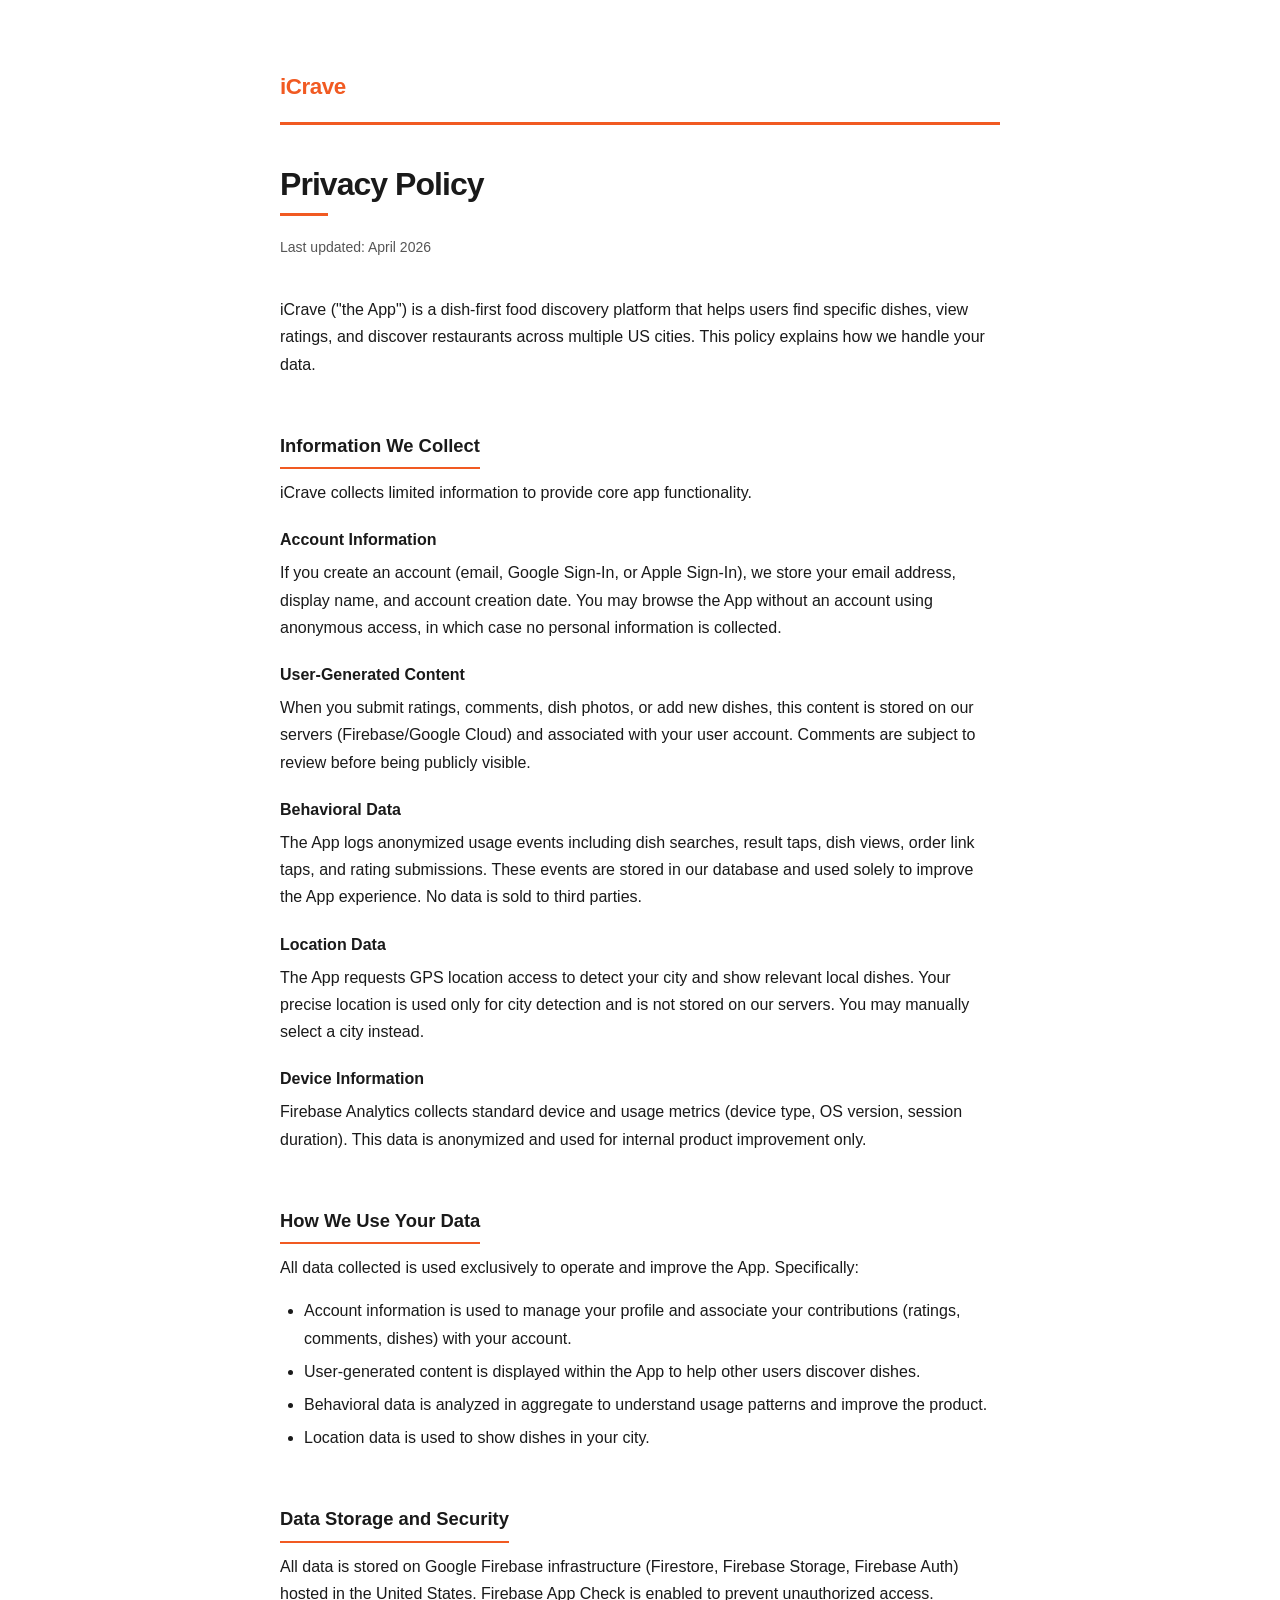
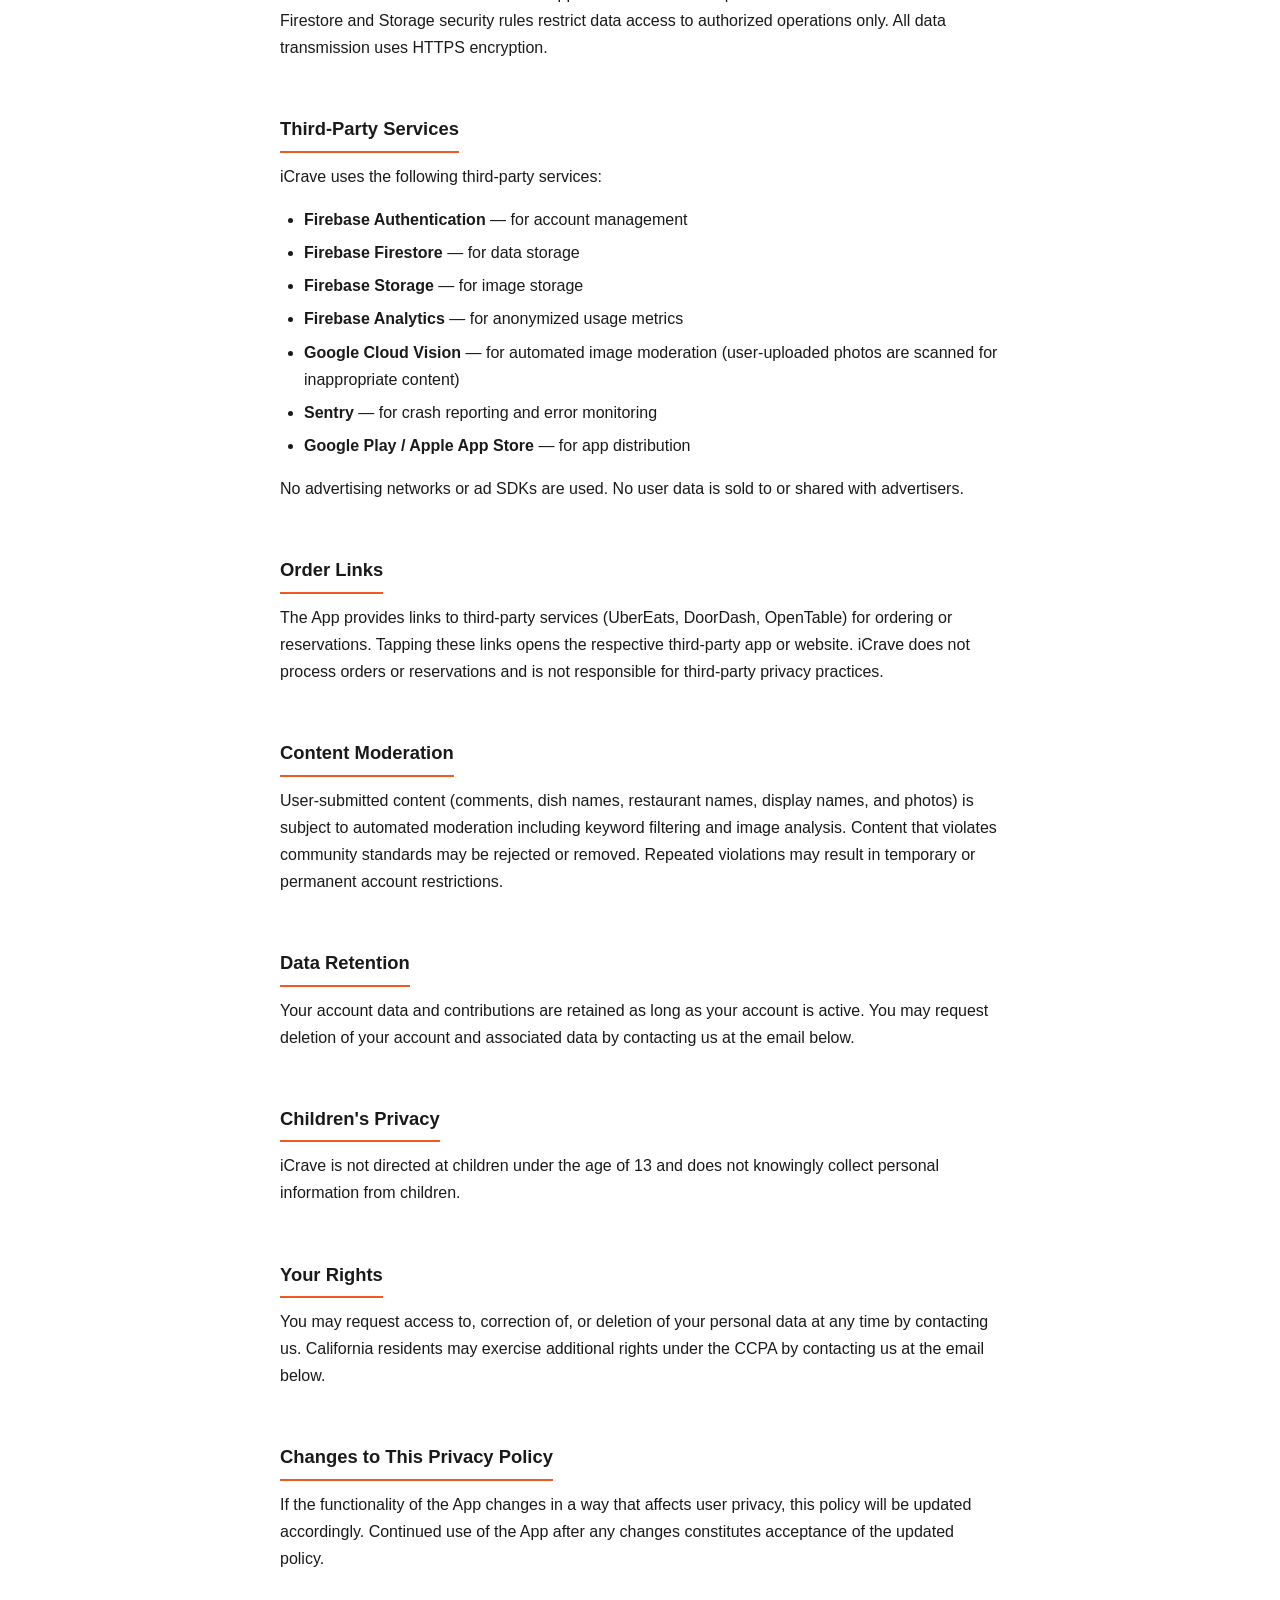
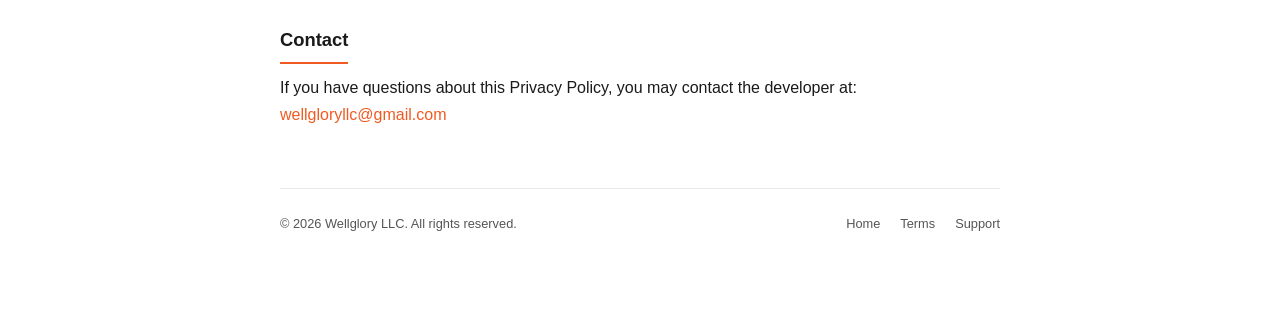
==== privacy.html @ a567a5e0 "initial commit — legal pages" ====
<!DOCTYPE html>
<html lang="en">
<head>
  <meta charset="UTF-8" />
  <meta name="viewport" content="width=device-width, initial-scale=1.0" />
  <title>Privacy Policy — iCrave</title>
  <link rel="stylesheet" href="styles.css" />
  <link rel="icon" type="image/png" href="favicon.png" />
</head>
<body>
  <div class="container">
    <header>
      <a class="wordmark" href="/">iCrave</a>
    </header>

    <main>
      <h1>Privacy Policy</h1>
      <p class="meta">Last updated: April 2026</p>

      <p>iCrave ("the App") is a dish-first food discovery platform that helps users find specific dishes, view ratings, and discover restaurants across multiple US cities. This policy explains how we handle your data.</p>

      <div class="section">
        <h2>Information We Collect</h2>
        <p>iCrave collects limited information to provide core app functionality.</p>

        <h3>Account Information</h3>
        <p>If you create an account (email, Google Sign-In, or Apple Sign-In), we store your email address, display name, and account creation date. You may browse the App without an account using anonymous access, in which case no personal information is collected.</p>

        <h3>User-Generated Content</h3>
        <p>When you submit ratings, comments, dish photos, or add new dishes, this content is stored on our servers (Firebase/Google Cloud) and associated with your user account. Comments are subject to review before being publicly visible.</p>

        <h3>Behavioral Data</h3>
        <p>The App logs anonymized usage events including dish searches, result taps, dish views, order link taps, and rating submissions. These events are stored in our database and used solely to improve the App experience. No data is sold to third parties.</p>

        <h3>Location Data</h3>
        <p>The App requests GPS location access to detect your city and show relevant local dishes. Your precise location is used only for city detection and is not stored on our servers. You may manually select a city instead.</p>

        <h3>Device Information</h3>
        <p>Firebase Analytics collects standard device and usage metrics (device type, OS version, session duration). This data is anonymized and used for internal product improvement only.</p>
      </div>

      <div class="section">
        <h2>How We Use Your Data</h2>
        <p>All data collected is used exclusively to operate and improve the App. Specifically:</p>
        <ul>
          <li>Account information is used to manage your profile and associate your contributions (ratings, comments, dishes) with your account.</li>
          <li>User-generated content is displayed within the App to help other users discover dishes.</li>
          <li>Behavioral data is analyzed in aggregate to understand usage patterns and improve the product.</li>
          <li>Location data is used to show dishes in your city.</li>
        </ul>
      </div>

      <div class="section">
        <h2>Data Storage and Security</h2>
        <p>All data is stored on Google Firebase infrastructure (Firestore, Firebase Storage, Firebase Auth) hosted in the United States. Firebase App Check is enabled to prevent unauthorized access. Firestore and Storage security rules restrict data access to authorized operations only. All data transmission uses HTTPS encryption.</p>
      </div>

      <div class="section">
        <h2>Third-Party Services</h2>
        <p>iCrave uses the following third-party services:</p>
        <ul>
          <li><strong>Firebase Authentication</strong> — for account management</li>
          <li><strong>Firebase Firestore</strong> — for data storage</li>
          <li><strong>Firebase Storage</strong> — for image storage</li>
          <li><strong>Firebase Analytics</strong> — for anonymized usage metrics</li>
          <li><strong>Google Cloud Vision</strong> — for automated image moderation (user-uploaded photos are scanned for inappropriate content)</li>
          <li><strong>Sentry</strong> — for crash reporting and error monitoring</li>
          <li><strong>Google Play / Apple App Store</strong> — for app distribution</li>
        </ul>
        <p>No advertising networks or ad SDKs are used. No user data is sold to or shared with advertisers.</p>
      </div>

      <div class="section">
        <h2>Order Links</h2>
        <p>The App provides links to third-party services (UberEats, DoorDash, OpenTable) for ordering or reservations. Tapping these links opens the respective third-party app or website. iCrave does not process orders or reservations and is not responsible for third-party privacy practices.</p>
      </div>

      <div class="section">
        <h2>Content Moderation</h2>
        <p>User-submitted content (comments, dish names, restaurant names, display names, and photos) is subject to automated moderation including keyword filtering and image analysis. Content that violates community standards may be rejected or removed. Repeated violations may result in temporary or permanent account restrictions.</p>
      </div>

      <div class="section">
        <h2>Data Retention</h2>
        <p>Your account data and contributions are retained as long as your account is active. You may request deletion of your account and associated data by contacting us at the email below.</p>
      </div>

      <div class="section">
        <h2>Children's Privacy</h2>
        <p>iCrave is not directed at children under the age of 13 and does not knowingly collect personal information from children.</p>
      </div>

      <div class="section">
        <h2>Your Rights</h2>
        <p>You may request access to, correction of, or deletion of your personal data at any time by contacting us. California residents may exercise additional rights under the CCPA by contacting us at the email below.</p>
      </div>

      <div class="section">
        <h2>Changes to This Privacy Policy</h2>
        <p>If the functionality of the App changes in a way that affects user privacy, this policy will be updated accordingly. Continued use of the App after any changes constitutes acceptance of the updated policy.</p>
      </div>

      <div class="section">
        <h2>Contact</h2>
        <p>If you have questions about this Privacy Policy, you may contact the developer at: <a href="mailto:wellgloryllc@gmail.com">wellgloryllc@gmail.com</a></p>
      </div>
    </main>

    <footer>
      <span>&copy; 2026 Wellglory LLC. All rights reserved.</span>
      <div class="footer-links">
        <a href="/">Home</a>
        <a href="/terms">Terms</a>
        <a href="/support">Support</a>
      </div>
    </footer>
  </div>
</body>
</html>
---- styles.css ----
/* iCrave Legal Pages — styles.css */

:root {
  --brand: #F15A22;
  --brand-dark: #d44d1a;
  --text: #1A1A1A;
  --text-muted: #555555;
  --border: #e8e8e8;
  --bg: #ffffff;
  --max-width: 720px;
}

*, *::before, *::after {
  box-sizing: border-box;
  margin: 0;
  padding: 0;
}

html {
  font-size: 16px;
  -webkit-text-size-adjust: 100%;
}

body {
  font-family: -apple-system, BlinkMacSystemFont, "Segoe UI", Roboto, Helvetica, Arial, sans-serif;
  color: var(--text);
  background: var(--bg);
  line-height: 1.7;
  padding: 0 20px;
}

/* ── Layout ── */

.container {
  max-width: var(--max-width);
  margin: 0 auto;
  padding: 48px 0 80px;
}

/* ── Header / Nav ── */

header {
  border-bottom: 3px solid var(--brand);
  padding: 20px 0 16px;
  margin-bottom: 40px;
}

.wordmark {
  font-size: 1.4rem;
  font-weight: 700;
  color: var(--brand);
  text-decoration: none;
  letter-spacing: -0.02em;
}

.wordmark:hover {
  color: var(--brand-dark);
}

/* ── Typography ── */

h1 {
  font-size: 2rem;
  font-weight: 700;
  line-height: 1.2;
  letter-spacing: -0.03em;
  margin-bottom: 6px;
  color: var(--text);
}

h1::after {
  content: '';
  display: block;
  width: 48px;
  height: 3px;
  background: var(--brand);
  margin-top: 10px;
  margin-bottom: 20px;
}

h2 {
  font-size: 1.15rem;
  font-weight: 700;
  color: var(--text);
  margin-top: 36px;
  margin-bottom: 10px;
  padding-bottom: 6px;
  border-bottom: 2px solid var(--brand);
  display: inline-block;
}

h3 {
  font-size: 1rem;
  font-weight: 600;
  color: var(--text);
  margin-top: 20px;
  margin-bottom: 6px;
}

p {
  margin-bottom: 16px;
  color: var(--text);
}

ul, ol {
  margin: 0 0 16px 24px;
}

li {
  margin-bottom: 6px;
}

/* ── Meta / Last Updated ── */

.meta {
  font-size: 0.875rem;
  color: var(--text-muted);
  margin-bottom: 36px;
}

/* ── Links ── */

a {
  color: var(--brand);
  text-decoration: none;
}

a:hover {
  color: var(--brand-dark);
  text-decoration: underline;
}

/* ── Index Page ── */

.index-intro {
  font-size: 1.1rem;
  color: var(--text-muted);
  margin-bottom: 36px;
  max-width: 560px;
}

.nav-cards {
  display: grid;
  grid-template-columns: repeat(auto-fit, minmax(200px, 1fr));
  gap: 16px;
  margin-top: 32px;
}

.nav-card {
  display: block;
  border: 1.5px solid var(--border);
  border-radius: 8px;
  padding: 24px 20px;
  text-decoration: none;
  color: var(--text);
  transition: border-color 0.15s, box-shadow 0.15s;
}

.nav-card:hover {
  border-color: var(--brand);
  box-shadow: 0 2px 12px rgba(241, 90, 34, 0.12);
  text-decoration: none;
  color: var(--text);
}

.nav-card-title {
  font-size: 1rem;
  font-weight: 700;
  color: var(--brand);
  margin-bottom: 6px;
}

.nav-card-desc {
  font-size: 0.875rem;
  color: var(--text-muted);
  line-height: 1.5;
}

/* ── Support Page ── */

.support-email {
  font-size: 1.1rem;
  font-weight: 600;
  color: var(--brand);
}

/* ── Footer ── */

footer {
  border-top: 1px solid var(--border);
  margin-top: 60px;
  padding-top: 24px;
  font-size: 0.8rem;
  color: var(--text-muted);
  display: flex;
  flex-wrap: wrap;
  gap: 16px;
  align-items: center;
  justify-content: space-between;
}

footer a {
  color: var(--text-muted);
  text-decoration: none;
}

footer a:hover {
  color: var(--brand);
}

.footer-links {
  display: flex;
  gap: 20px;
  flex-wrap: wrap;
}

/* ── Section dividers ── */

.section {
  margin-bottom: 8px;
}

/* ── Responsive ── */

@media (max-width: 600px) {
  body {
    padding: 0 16px;
  }

  .container {
    padding: 32px 0 60px;
  }

  h1 {
    font-size: 1.6rem;
  }

  h2 {
    font-size: 1.05rem;
  }

  .nav-cards {
    grid-template-columns: 1fr;
  }

  footer {
    flex-direction: column;
    align-items: flex-start;
    gap: 10px;
  }
}
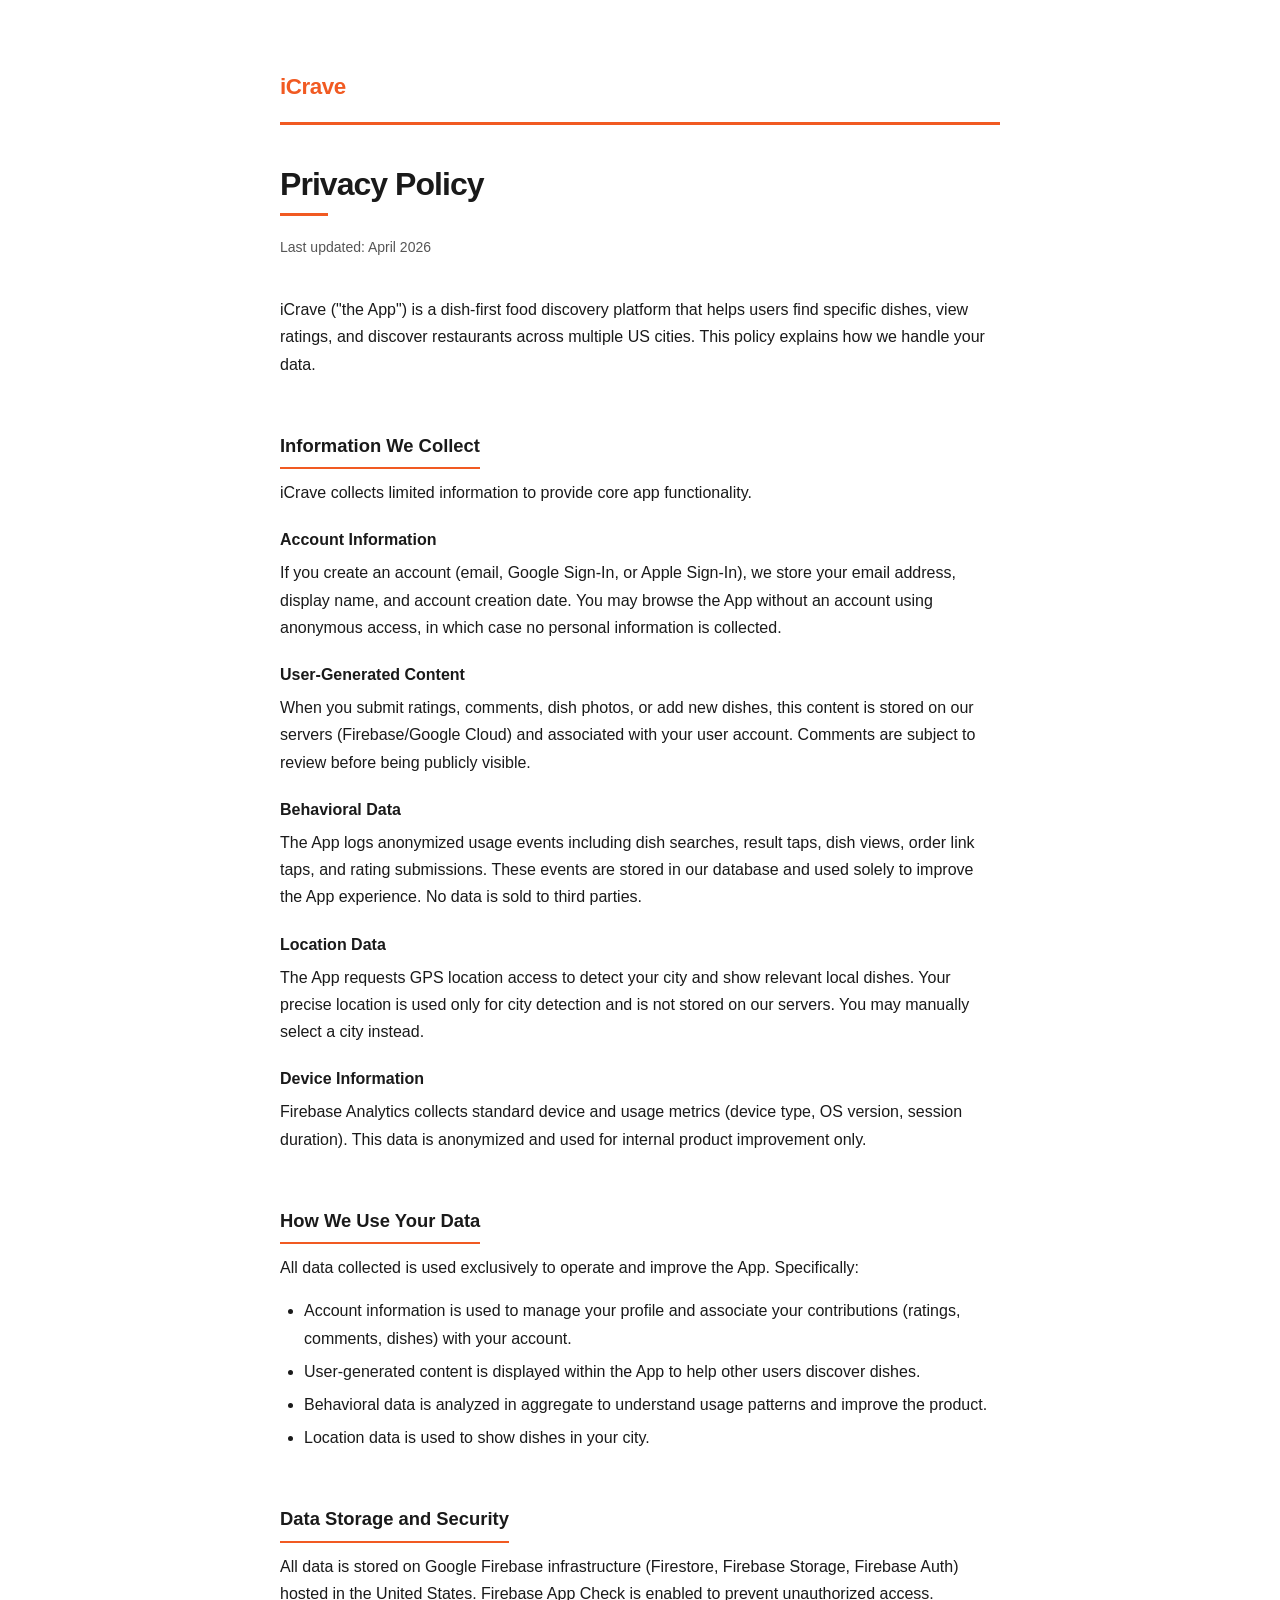
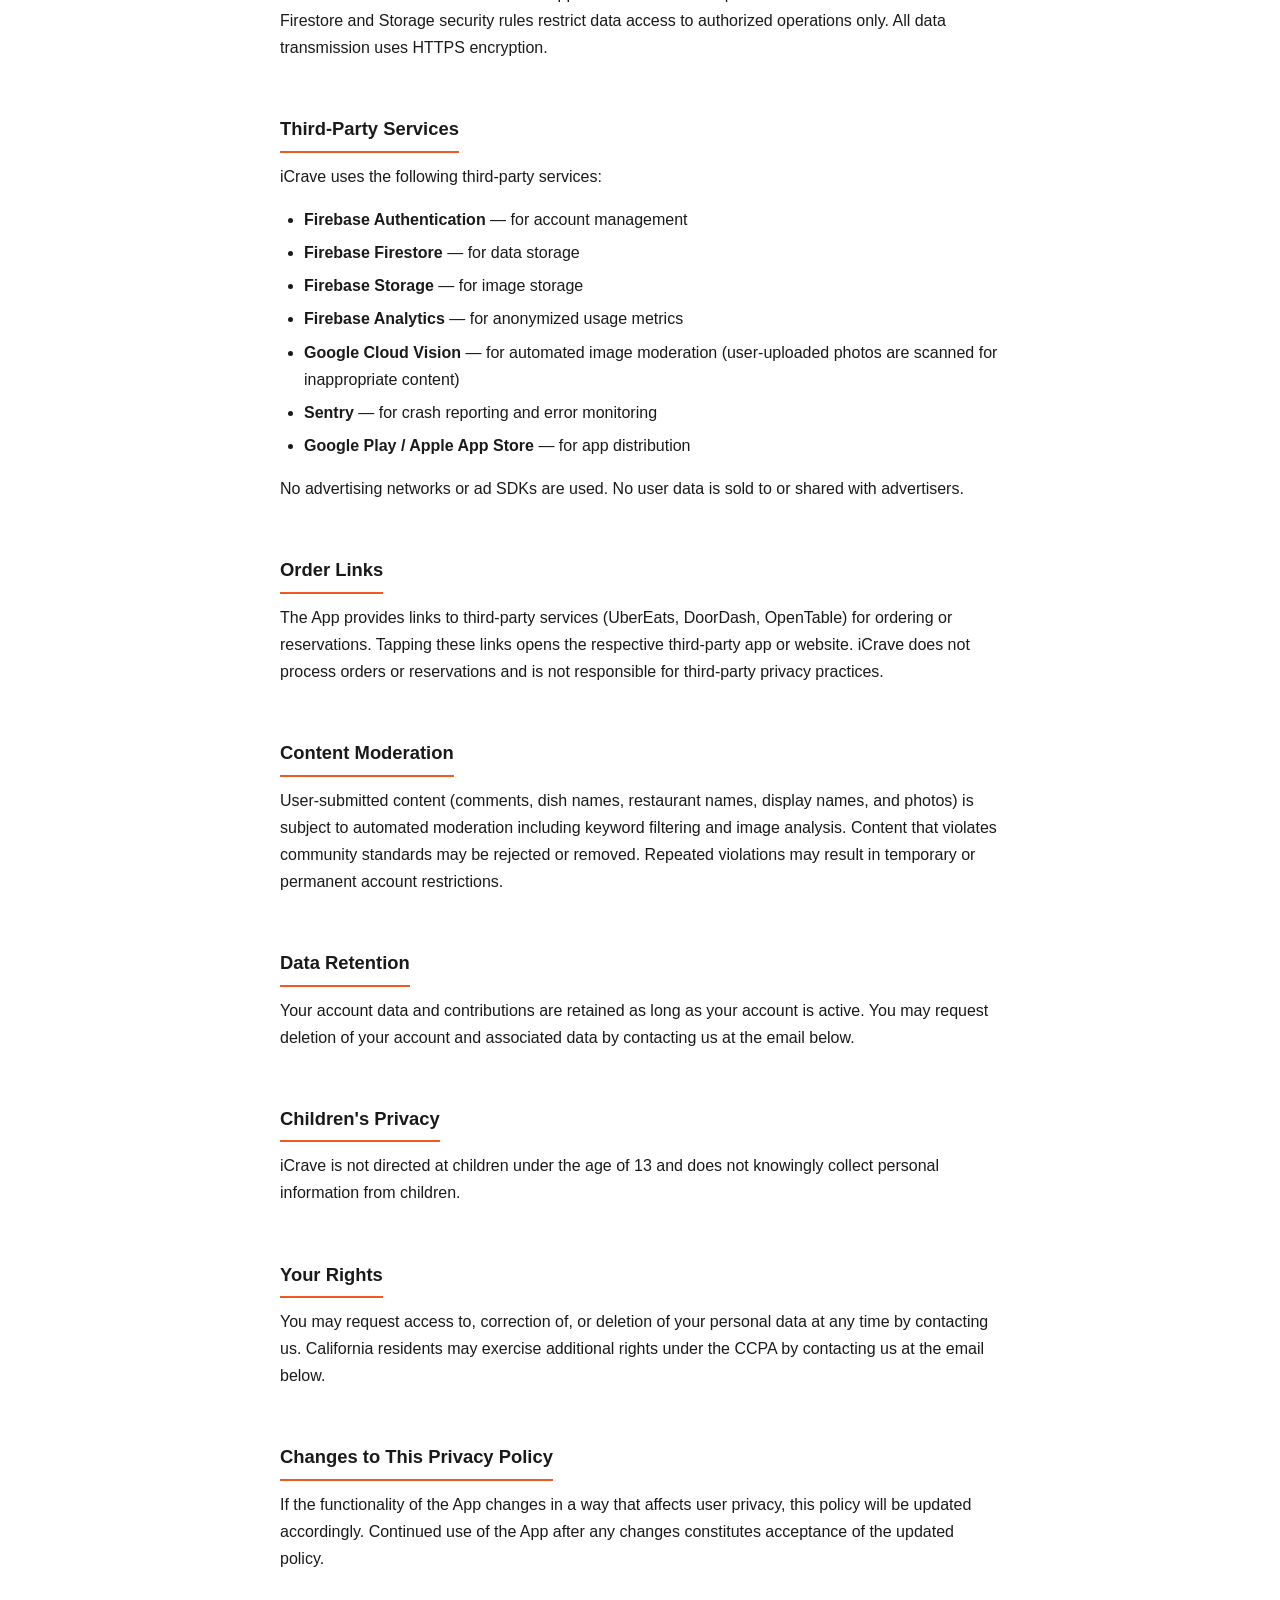
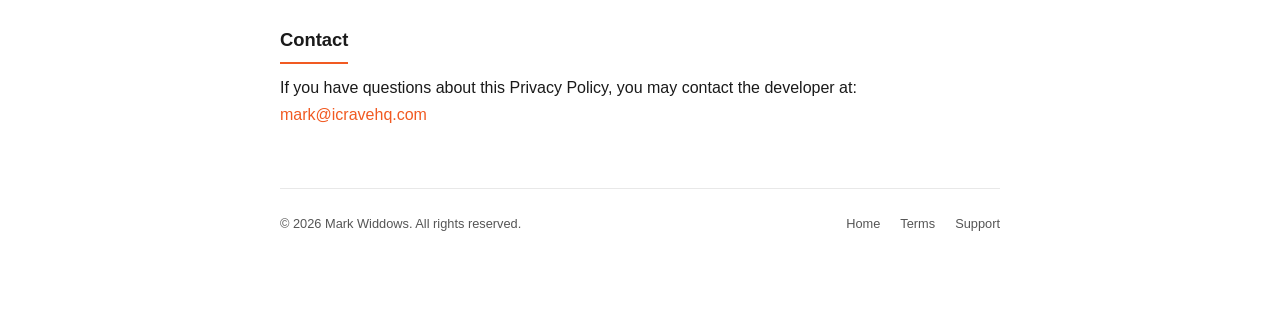
==== commit 9c42d211: "update entity name to Mark Widdows, contact email to mark@icravehq.com" ====
--- a/privacy.html
+++ b/privacy.html
@@ -102,12 +102,12 @@
 
       <div class="section">
         <h2>Contact</h2>
-        <p>If you have questions about this Privacy Policy, you may contact the developer at: <a href="mailto:wellgloryllc@gmail.com">wellgloryllc@gmail.com</a></p>
+        <p>If you have questions about this Privacy Policy, you may contact the developer at: <a href="mailto:mark@icravehq.com">mark@icravehq.com</a></p>
       </div>
     </main>
 
     <footer>
-      <span>&copy; 2026 Wellglory LLC. All rights reserved.</span>
+      <span>&copy; 2026 Mark Widdows. All rights reserved.</span>
       <div class="footer-links">
         <a href="/">Home</a>
         <a href="/terms">Terms</a>
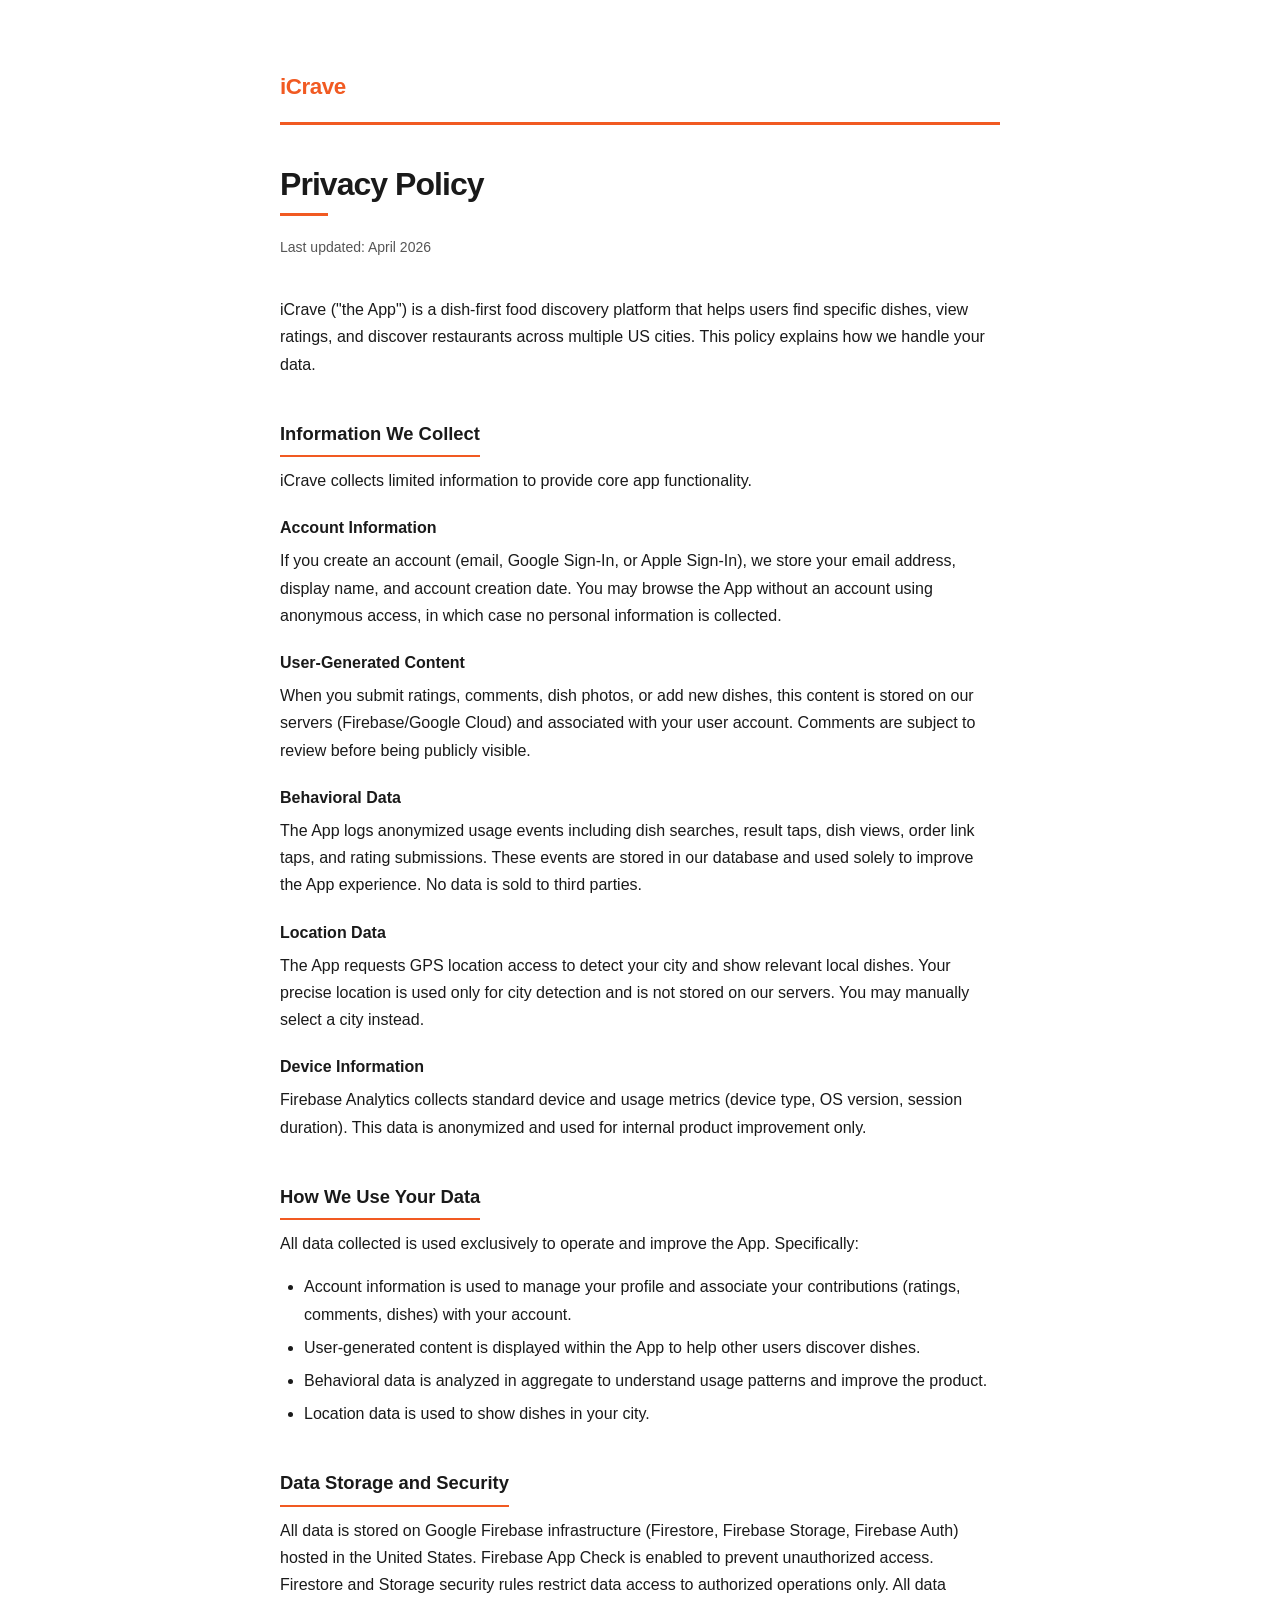
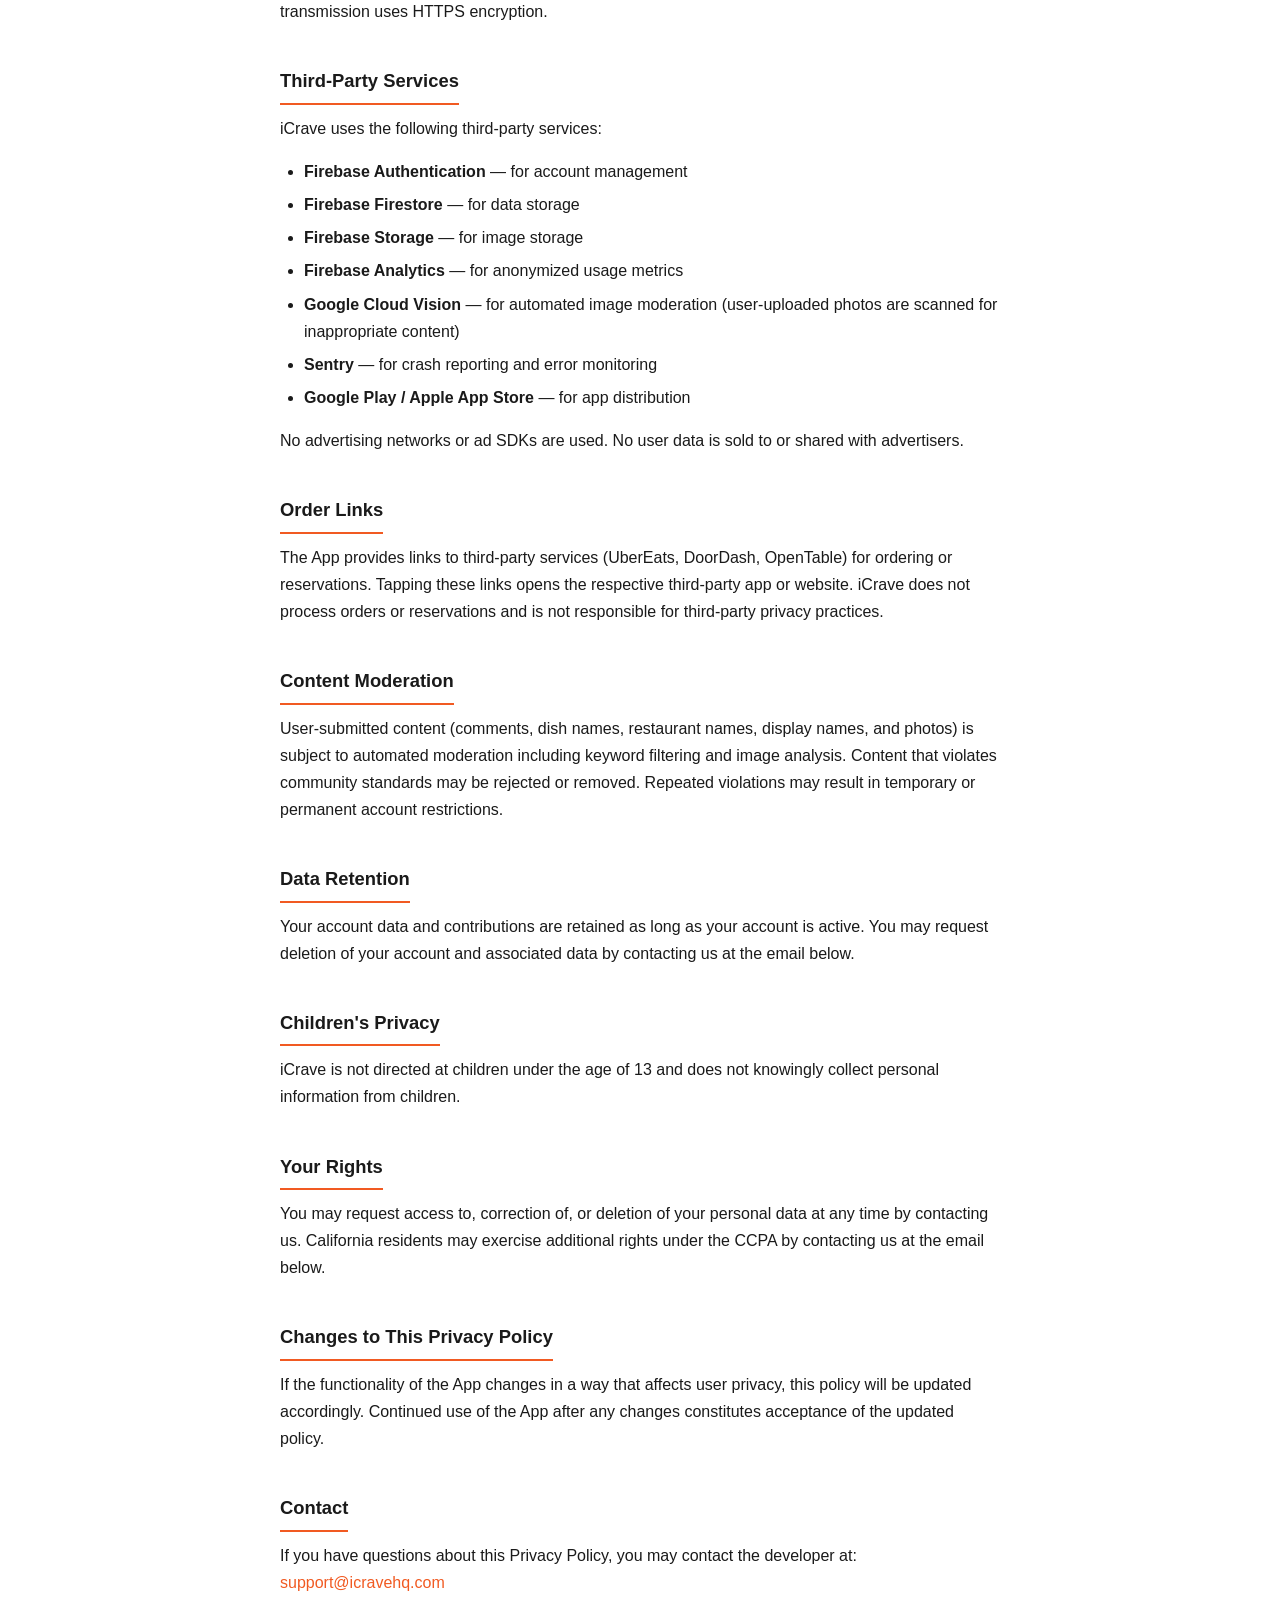
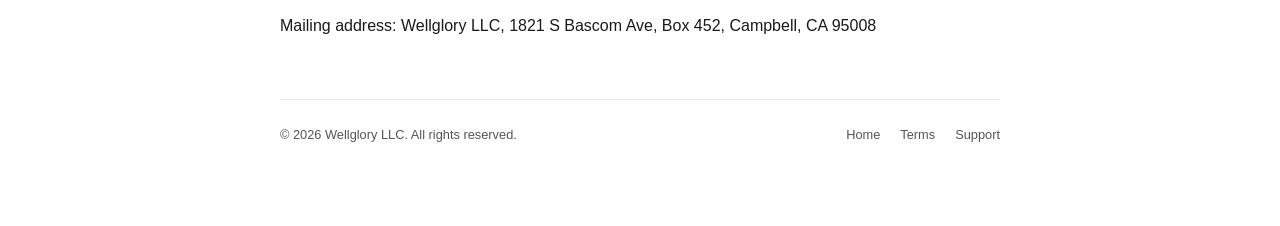
==== commit 390be7ed: "update entity to Wellglory LLC, add mailing address, update contact email" ====
--- a/privacy.html
+++ b/privacy.html
@@ -102,12 +102,13 @@
 
       <div class="section">
         <h2>Contact</h2>
-        <p>If you have questions about this Privacy Policy, you may contact the developer at: <a href="mailto:mark@icravehq.com">mark@icravehq.com</a></p>
+        <p>If you have questions about this Privacy Policy, you may contact the developer at: <a href="mailto:support@icravehq.com">support@icravehq.com</a></p>
+        <p>Mailing address: Wellglory LLC, 1821 S Bascom Ave, Box 452, Campbell, CA 95008</p>
       </div>
     </main>
 
     <footer>
-      <span>&copy; 2026 Mark Widdows. All rights reserved.</span>
+      <span>&copy; 2026 Wellglory LLC. All rights reserved.</span>
       <div class="footer-links">
         <a href="/">Home</a>
         <a href="/terms">Terms</a>
--- a/styles.css
+++ b/styles.css
@@ -82,7 +82,7 @@
   font-size: 1.15rem;
   font-weight: 700;
   color: var(--text);
-  margin-top: 36px;
+  margin-top: 24px;
   margin-bottom: 10px;
   padding-bottom: 6px;
   border-bottom: 2px solid var(--brand);
@@ -217,7 +217,7 @@
 /* ── Section dividers ── */
 
 .section {
-  margin-bottom: 8px;
+  margin-bottom: 0;
 }
 
 /* ── Responsive ── */
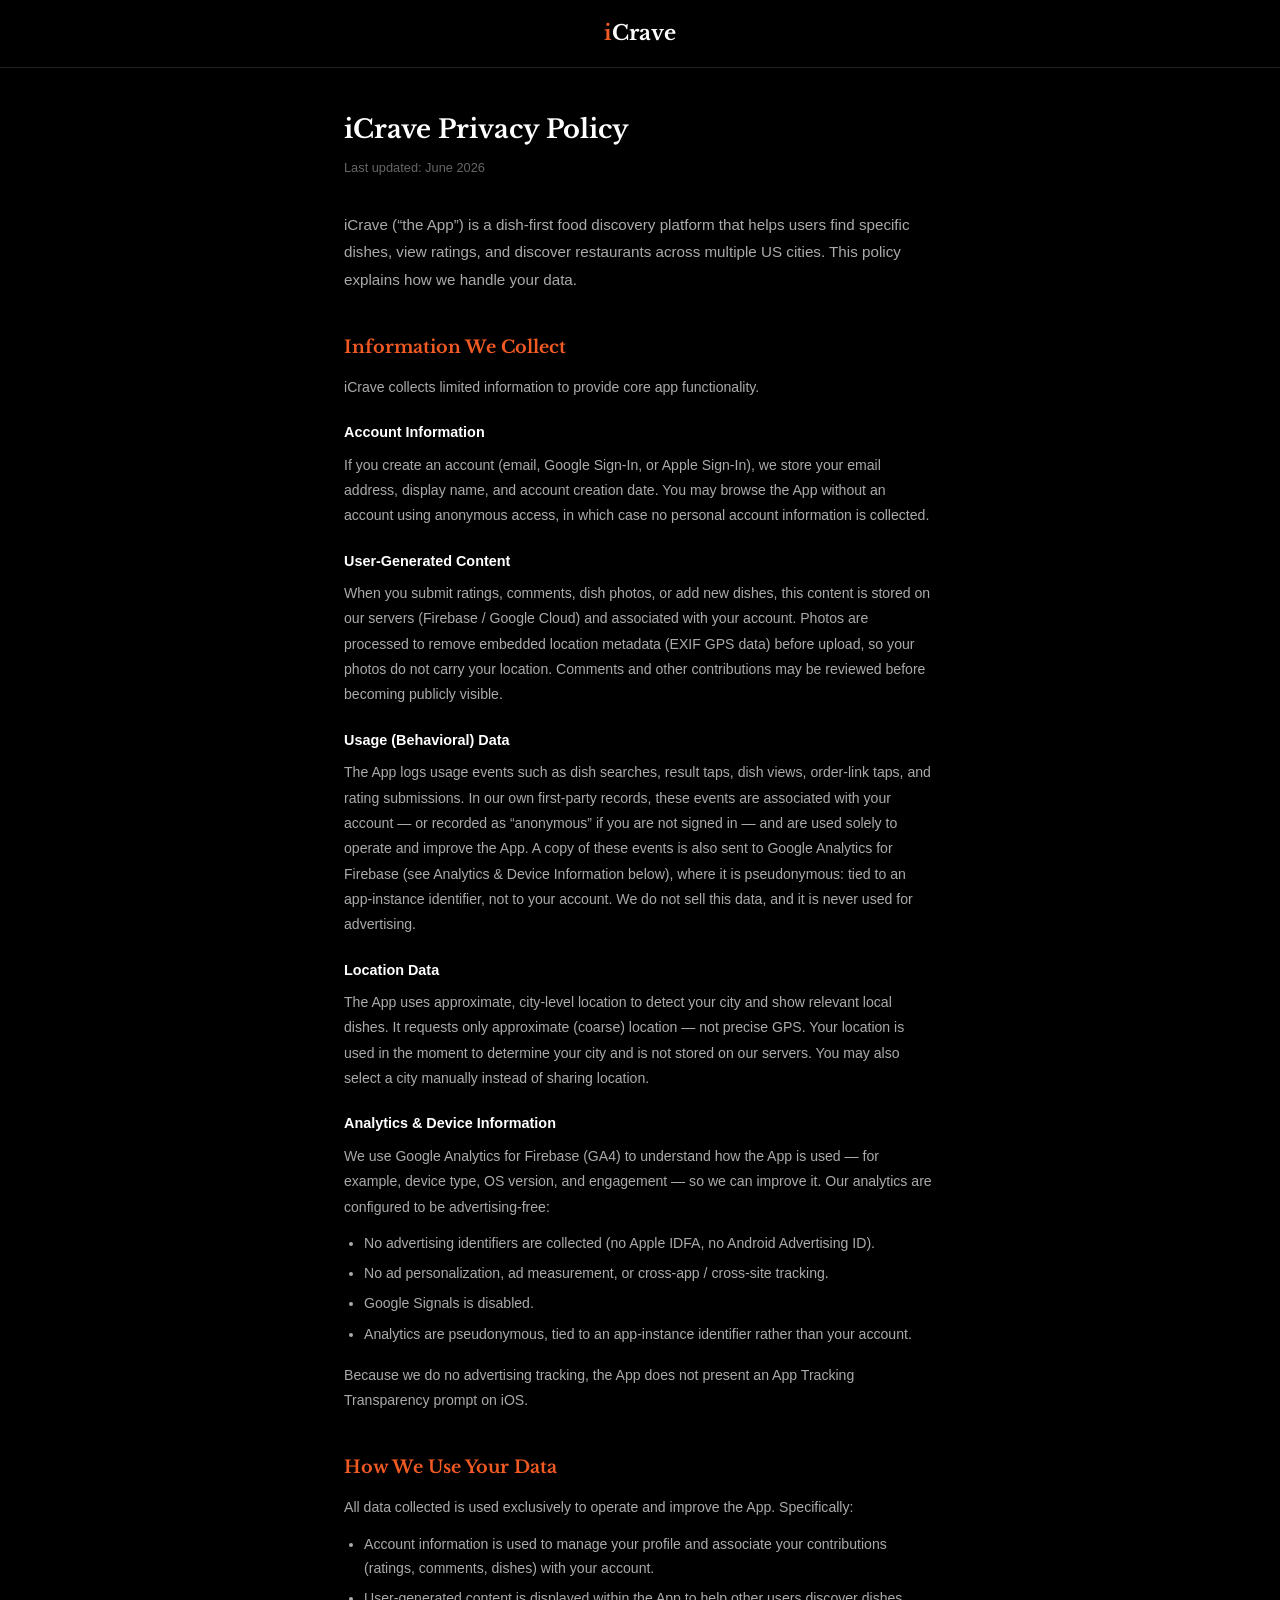
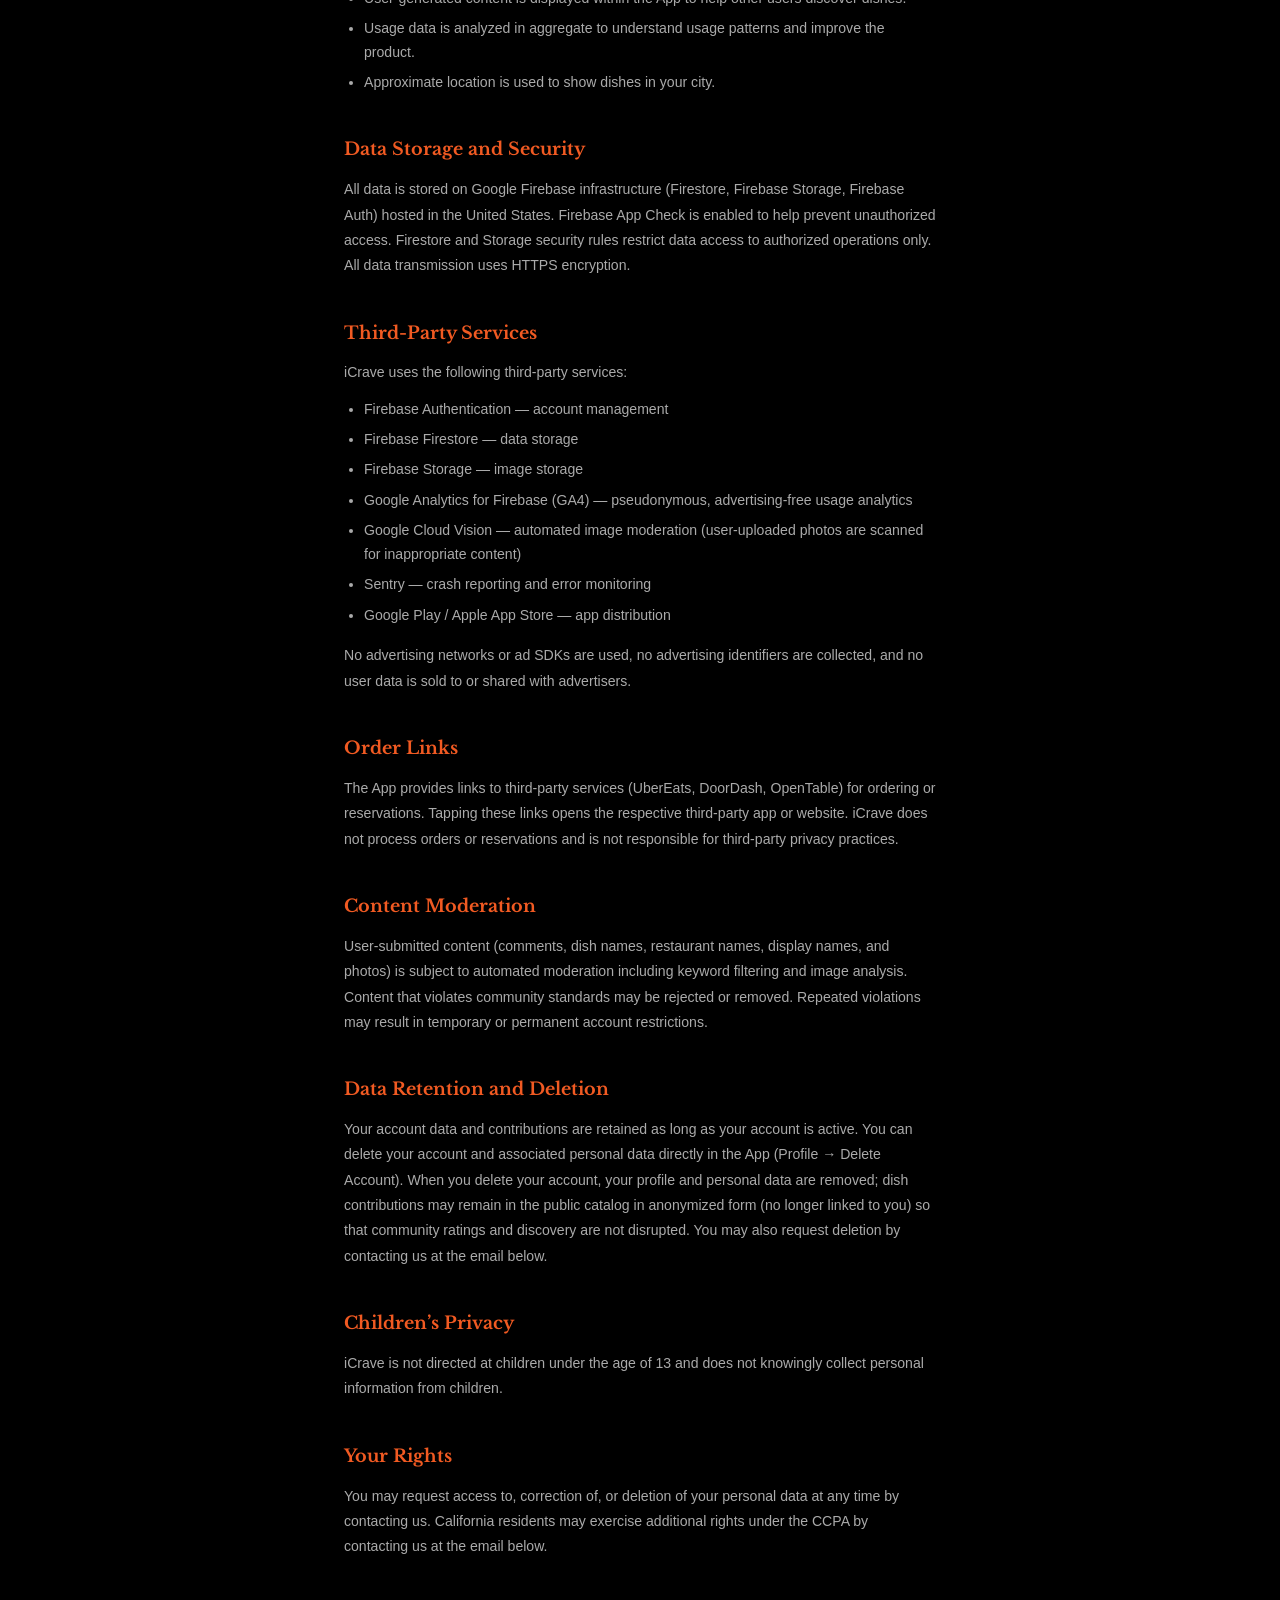
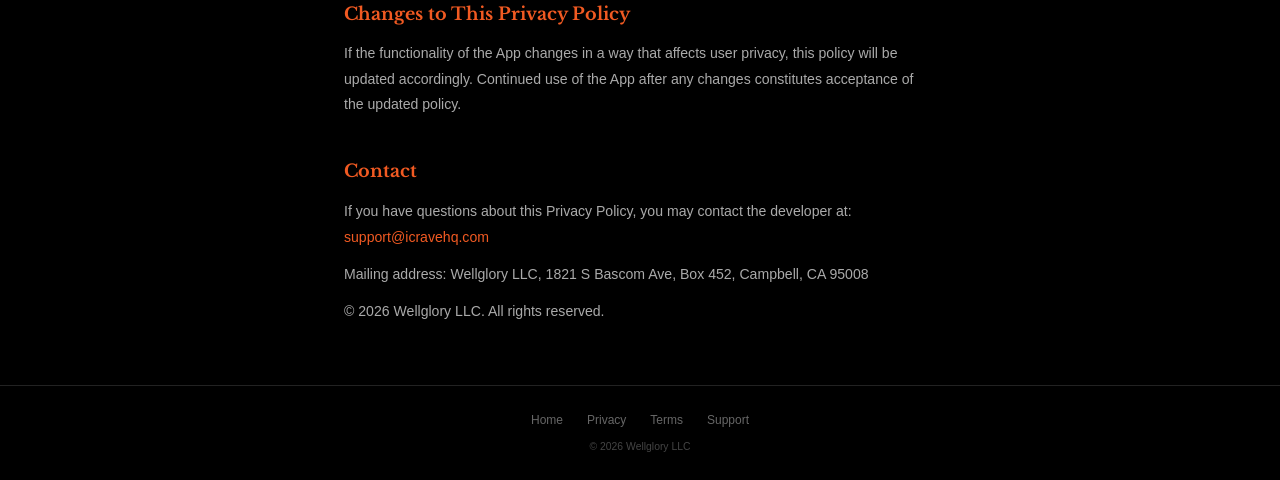
==== commit 8534c37c: "Redesign homepage with download links + update privacy policy" ====
--- a/privacy.html
+++ b/privacy.html
@@ -1,120 +1,153 @@
 <!DOCTYPE html>
 <html lang="en">
 <head>
-  <meta charset="UTF-8" />
-  <meta name="viewport" content="width=device-width, initial-scale=1.0" />
-  <title>Privacy Policy — iCrave</title>
-  <link rel="stylesheet" href="styles.css" />
-  <link rel="icon" type="image/png" href="favicon.png" />
+<meta charset="UTF-8">
+<meta name="viewport" content="width=device-width, initial-scale=1.0">
+<title>Privacy Policy — iCrave</title>
+<meta name="description" content="iCrave Privacy Policy. How we collect, use, and protect your data.">
+<link rel="icon" type="image/png" href="app-icon-1024.png">
+<link rel="preconnect" href="https://fonts.googleapis.com">
+<link rel="preconnect" href="https://fonts.gstatic.com" crossorigin>
+<link href="https://fonts.googleapis.com/css2?family=Libre+Baskerville:ital,wght@0,400;0,700;1,400&display=swap" rel="stylesheet">
+<style>
+*,*::before,*::after{box-sizing:border-box;margin:0;padding:0}
+:root{
+  --bg:#000;
+  --surface:#111;
+  --border:#222;
+  --or:#F15A22;
+  --text:#FFF;
+  --muted:#AAA;
+  --dim:#666;
+}
+html{scroll-behavior:smooth}
+body{background:var(--bg);color:var(--text);font-family:-apple-system,BlinkMacSystemFont,'Segoe UI',Roboto,Helvetica,Arial,sans-serif;min-height:100vh;line-height:1.7}
+
+header{width:100%;border-bottom:1px solid var(--border);padding:1rem 1.5rem;display:flex;align-items:center;justify-content:center}
+.header-brand{font-family:'Libre Baskerville',Georgia,serif;font-weight:700;font-size:1.3rem;text-decoration:none}
+.header-brand .hi{color:var(--or)}
+.header-brand .hc{color:var(--text)}
+
+.content{max-width:640px;margin:0 auto;padding:2.5rem 1.5rem 3rem}
+
+.page-title{font-family:'Libre Baskerville',Georgia,serif;font-weight:700;font-size:1.6rem;color:var(--text);margin-bottom:0.25rem}
+.page-updated{font-size:0.8rem;color:var(--dim);margin-bottom:2rem}
+
+.intro{font-size:0.95rem;color:var(--muted);margin-bottom:2rem;line-height:1.8}
+
+h2{font-family:'Libre Baskerville',Georgia,serif;font-weight:700;font-size:1.1rem;color:var(--or);margin:2rem 0 0.75rem;padding-top:0.5rem}
+
+h3{font-size:0.9rem;font-weight:600;color:var(--text);margin:1.25rem 0 0.5rem}
+
+p{font-size:0.88rem;color:var(--muted);margin-bottom:0.75rem;line-height:1.8}
+
+ul{margin:0.5rem 0 1rem 1.25rem;list-style:disc}
+ul li{font-size:0.88rem;color:var(--muted);margin-bottom:0.4rem;line-height:1.7}
+
+footer{border-top:1px solid var(--border);padding:1.5rem;text-align:center}
+.footer-links{display:flex;gap:1.5rem;justify-content:center;margin-bottom:0.5rem}
+.footer-links a{font-size:0.75rem;color:var(--dim);text-decoration:none;transition:color 0.2s}
+.footer-links a:hover{color:var(--or)}
+.footer-copy{font-size:0.65rem;color:#444}
+</style>
 </head>
 <body>
-  <div class="container">
-    <header>
-      <a class="wordmark" href="/">iCrave</a>
-    </header>
 
-    <main>
-      <h1>Privacy Policy</h1>
-      <p class="meta">Last updated: April 2026</p>
+<header>
+  <a href="/" class="header-brand"><span class="hi">i</span><span class="hc">Crave</span></a>
+</header>
 
-      <p>iCrave ("the App") is a dish-first food discovery platform that helps users find specific dishes, view ratings, and discover restaurants across multiple US cities. This policy explains how we handle your data.</p>
+<main class="content">
 
-      <div class="section">
-        <h2>Information We Collect</h2>
-        <p>iCrave collects limited information to provide core app functionality.</p>
+<h1 class="page-title">iCrave Privacy Policy</h1>
+<p class="page-updated">Last updated: June 2026</p>
 
-        <h3>Account Information</h3>
-        <p>If you create an account (email, Google Sign-In, or Apple Sign-In), we store your email address, display name, and account creation date. You may browse the App without an account using anonymous access, in which case no personal information is collected.</p>
+<p class="intro">iCrave (&ldquo;the App&rdquo;) is a dish-first food discovery platform that helps users find specific dishes, view ratings, and discover restaurants across multiple US cities. This policy explains how we handle your data.</p>
 
-        <h3>User-Generated Content</h3>
-        <p>When you submit ratings, comments, dish photos, or add new dishes, this content is stored on our servers (Firebase/Google Cloud) and associated with your user account. Comments are subject to review before being publicly visible.</p>
+<h2>Information We Collect</h2>
+<p>iCrave collects limited information to provide core app functionality.</p>
 
-        <h3>Behavioral Data</h3>
-        <p>The App logs anonymized usage events including dish searches, result taps, dish views, order link taps, and rating submissions. These events are stored in our database and used solely to improve the App experience. No data is sold to third parties.</p>
+<h3>Account Information</h3>
+<p>If you create an account (email, Google Sign-In, or Apple Sign-In), we store your email address, display name, and account creation date. You may browse the App without an account using anonymous access, in which case no personal account information is collected.</p>
 
-        <h3>Location Data</h3>
-        <p>The App requests GPS location access to detect your city and show relevant local dishes. Your precise location is used only for city detection and is not stored on our servers. You may manually select a city instead.</p>
+<h3>User-Generated Content</h3>
+<p>When you submit ratings, comments, dish photos, or add new dishes, this content is stored on our servers (Firebase / Google Cloud) and associated with your account. Photos are processed to remove embedded location metadata (EXIF GPS data) before upload, so your photos do not carry your location. Comments and other contributions may be reviewed before becoming publicly visible.</p>
 
-        <h3>Device Information</h3>
-        <p>Firebase Analytics collects standard device and usage metrics (device type, OS version, session duration). This data is anonymized and used for internal product improvement only.</p>
-      </div>
+<h3>Usage (Behavioral) Data</h3>
+<p>The App logs usage events such as dish searches, result taps, dish views, order-link taps, and rating submissions. In our own first-party records, these events are associated with your account &mdash; or recorded as &ldquo;anonymous&rdquo; if you are not signed in &mdash; and are used solely to operate and improve the App. A copy of these events is also sent to Google Analytics for Firebase (see Analytics &amp; Device Information below), where it is pseudonymous: tied to an app-instance identifier, not to your account. We do not sell this data, and it is never used for advertising.</p>
 
-      <div class="section">
-        <h2>How We Use Your Data</h2>
-        <p>All data collected is used exclusively to operate and improve the App. Specifically:</p>
-        <ul>
-          <li>Account information is used to manage your profile and associate your contributions (ratings, comments, dishes) with your account.</li>
-          <li>User-generated content is displayed within the App to help other users discover dishes.</li>
-          <li>Behavioral data is analyzed in aggregate to understand usage patterns and improve the product.</li>
-          <li>Location data is used to show dishes in your city.</li>
-        </ul>
-      </div>
+<h3>Location Data</h3>
+<p>The App uses approximate, city-level location to detect your city and show relevant local dishes. It requests only approximate (coarse) location &mdash; not precise GPS. Your location is used in the moment to determine your city and is not stored on our servers. You may also select a city manually instead of sharing location.</p>
 
-      <div class="section">
-        <h2>Data Storage and Security</h2>
-        <p>All data is stored on Google Firebase infrastructure (Firestore, Firebase Storage, Firebase Auth) hosted in the United States. Firebase App Check is enabled to prevent unauthorized access. Firestore and Storage security rules restrict data access to authorized operations only. All data transmission uses HTTPS encryption.</p>
-      </div>
+<h3>Analytics &amp; Device Information</h3>
+<p>We use Google Analytics for Firebase (GA4) to understand how the App is used &mdash; for example, device type, OS version, and engagement &mdash; so we can improve it. Our analytics are configured to be advertising-free:</p>
+<ul>
+  <li>No advertising identifiers are collected (no Apple IDFA, no Android Advertising ID).</li>
+  <li>No ad personalization, ad measurement, or cross-app / cross-site tracking.</li>
+  <li>Google Signals is disabled.</li>
+  <li>Analytics are pseudonymous, tied to an app-instance identifier rather than your account.</li>
+</ul>
+<p>Because we do no advertising tracking, the App does not present an App Tracking Transparency prompt on iOS.</p>
 
-      <div class="section">
-        <h2>Third-Party Services</h2>
-        <p>iCrave uses the following third-party services:</p>
-        <ul>
-          <li><strong>Firebase Authentication</strong> — for account management</li>
-          <li><strong>Firebase Firestore</strong> — for data storage</li>
-          <li><strong>Firebase Storage</strong> — for image storage</li>
-          <li><strong>Firebase Analytics</strong> — for anonymized usage metrics</li>
-          <li><strong>Google Cloud Vision</strong> — for automated image moderation (user-uploaded photos are scanned for inappropriate content)</li>
-          <li><strong>Sentry</strong> — for crash reporting and error monitoring</li>
-          <li><strong>Google Play / Apple App Store</strong> — for app distribution</li>
-        </ul>
-        <p>No advertising networks or ad SDKs are used. No user data is sold to or shared with advertisers.</p>
-      </div>
+<h2>How We Use Your Data</h2>
+<p>All data collected is used exclusively to operate and improve the App. Specifically:</p>
+<ul>
+  <li>Account information is used to manage your profile and associate your contributions (ratings, comments, dishes) with your account.</li>
+  <li>User-generated content is displayed within the App to help other users discover dishes.</li>
+  <li>Usage data is analyzed in aggregate to understand usage patterns and improve the product.</li>
+  <li>Approximate location is used to show dishes in your city.</li>
+</ul>
 
-      <div class="section">
-        <h2>Order Links</h2>
-        <p>The App provides links to third-party services (UberEats, DoorDash, OpenTable) for ordering or reservations. Tapping these links opens the respective third-party app or website. iCrave does not process orders or reservations and is not responsible for third-party privacy practices.</p>
-      </div>
+<h2>Data Storage and Security</h2>
+<p>All data is stored on Google Firebase infrastructure (Firestore, Firebase Storage, Firebase Auth) hosted in the United States. Firebase App Check is enabled to help prevent unauthorized access. Firestore and Storage security rules restrict data access to authorized operations only. All data transmission uses HTTPS encryption.</p>
 
-      <div class="section">
-        <h2>Content Moderation</h2>
-        <p>User-submitted content (comments, dish names, restaurant names, display names, and photos) is subject to automated moderation including keyword filtering and image analysis. Content that violates community standards may be rejected or removed. Repeated violations may result in temporary or permanent account restrictions.</p>
-      </div>
+<h2>Third-Party Services</h2>
+<p>iCrave uses the following third-party services:</p>
+<ul>
+  <li>Firebase Authentication &mdash; account management</li>
+  <li>Firebase Firestore &mdash; data storage</li>
+  <li>Firebase Storage &mdash; image storage</li>
+  <li>Google Analytics for Firebase (GA4) &mdash; pseudonymous, advertising-free usage analytics</li>
+  <li>Google Cloud Vision &mdash; automated image moderation (user-uploaded photos are scanned for inappropriate content)</li>
+  <li>Sentry &mdash; crash reporting and error monitoring</li>
+  <li>Google Play / Apple App Store &mdash; app distribution</li>
+</ul>
+<p>No advertising networks or ad SDKs are used, no advertising identifiers are collected, and no user data is sold to or shared with advertisers.</p>
 
-      <div class="section">
-        <h2>Data Retention</h2>
-        <p>Your account data and contributions are retained as long as your account is active. You may request deletion of your account and associated data by contacting us at the email below.</p>
-      </div>
+<h2>Order Links</h2>
+<p>The App provides links to third-party services (UberEats, DoorDash, OpenTable) for ordering or reservations. Tapping these links opens the respective third-party app or website. iCrave does not process orders or reservations and is not responsible for third-party privacy practices.</p>
 
-      <div class="section">
-        <h2>Children's Privacy</h2>
-        <p>iCrave is not directed at children under the age of 13 and does not knowingly collect personal information from children.</p>
-      </div>
+<h2>Content Moderation</h2>
+<p>User-submitted content (comments, dish names, restaurant names, display names, and photos) is subject to automated moderation including keyword filtering and image analysis. Content that violates community standards may be rejected or removed. Repeated violations may result in temporary or permanent account restrictions.</p>
 
-      <div class="section">
-        <h2>Your Rights</h2>
-        <p>You may request access to, correction of, or deletion of your personal data at any time by contacting us. California residents may exercise additional rights under the CCPA by contacting us at the email below.</p>
-      </div>
+<h2>Data Retention and Deletion</h2>
+<p>Your account data and contributions are retained as long as your account is active. You can delete your account and associated personal data directly in the App (Profile &rarr; Delete Account). When you delete your account, your profile and personal data are removed; dish contributions may remain in the public catalog in anonymized form (no longer linked to you) so that community ratings and discovery are not disrupted. You may also request deletion by contacting us at the email below.</p>
 
-      <div class="section">
-        <h2>Changes to This Privacy Policy</h2>
-        <p>If the functionality of the App changes in a way that affects user privacy, this policy will be updated accordingly. Continued use of the App after any changes constitutes acceptance of the updated policy.</p>
-      </div>
+<h2>Children&rsquo;s Privacy</h2>
+<p>iCrave is not directed at children under the age of 13 and does not knowingly collect personal information from children.</p>
 
-      <div class="section">
-        <h2>Contact</h2>
-        <p>If you have questions about this Privacy Policy, you may contact the developer at: <a href="mailto:support@icravehq.com">support@icravehq.com</a></p>
-        <p>Mailing address: Wellglory LLC, 1821 S Bascom Ave, Box 452, Campbell, CA 95008</p>
-      </div>
-    </main>
+<h2>Your Rights</h2>
+<p>You may request access to, correction of, or deletion of your personal data at any time by contacting us. California residents may exercise additional rights under the CCPA by contacting us at the email below.</p>
 
-    <footer>
-      <span>&copy; 2026 Wellglory LLC. All rights reserved.</span>
-      <div class="footer-links">
-        <a href="/">Home</a>
-        <a href="/terms">Terms</a>
-        <a href="/support">Support</a>
-      </div>
-    </footer>
+<h2>Changes to This Privacy Policy</h2>
+<p>If the functionality of the App changes in a way that affects user privacy, this policy will be updated accordingly. Continued use of the App after any changes constitutes acceptance of the updated policy.</p>
+
+<h2>Contact</h2>
+<p>If you have questions about this Privacy Policy, you may contact the developer at: <a href="mailto:support@icravehq.com" style="color:var(--or);text-decoration:none">support@icravehq.com</a></p>
+<p>Mailing address: Wellglory LLC, 1821 S Bascom Ave, Box 452, Campbell, CA 95008</p>
+<p>&copy; 2026 Wellglory LLC. All rights reserved.</p>
+
+</main>
+
+<footer>
+  <div class="footer-links">
+    <a href="/">Home</a>
+    <a href="/privacy">Privacy</a>
+    <a href="/terms">Terms</a>
+    <a href="/support">Support</a>
   </div>
+  <div class="footer-copy">&copy; 2026 Wellglory LLC</div>
+</footer>
+
 </body>
 </html>
